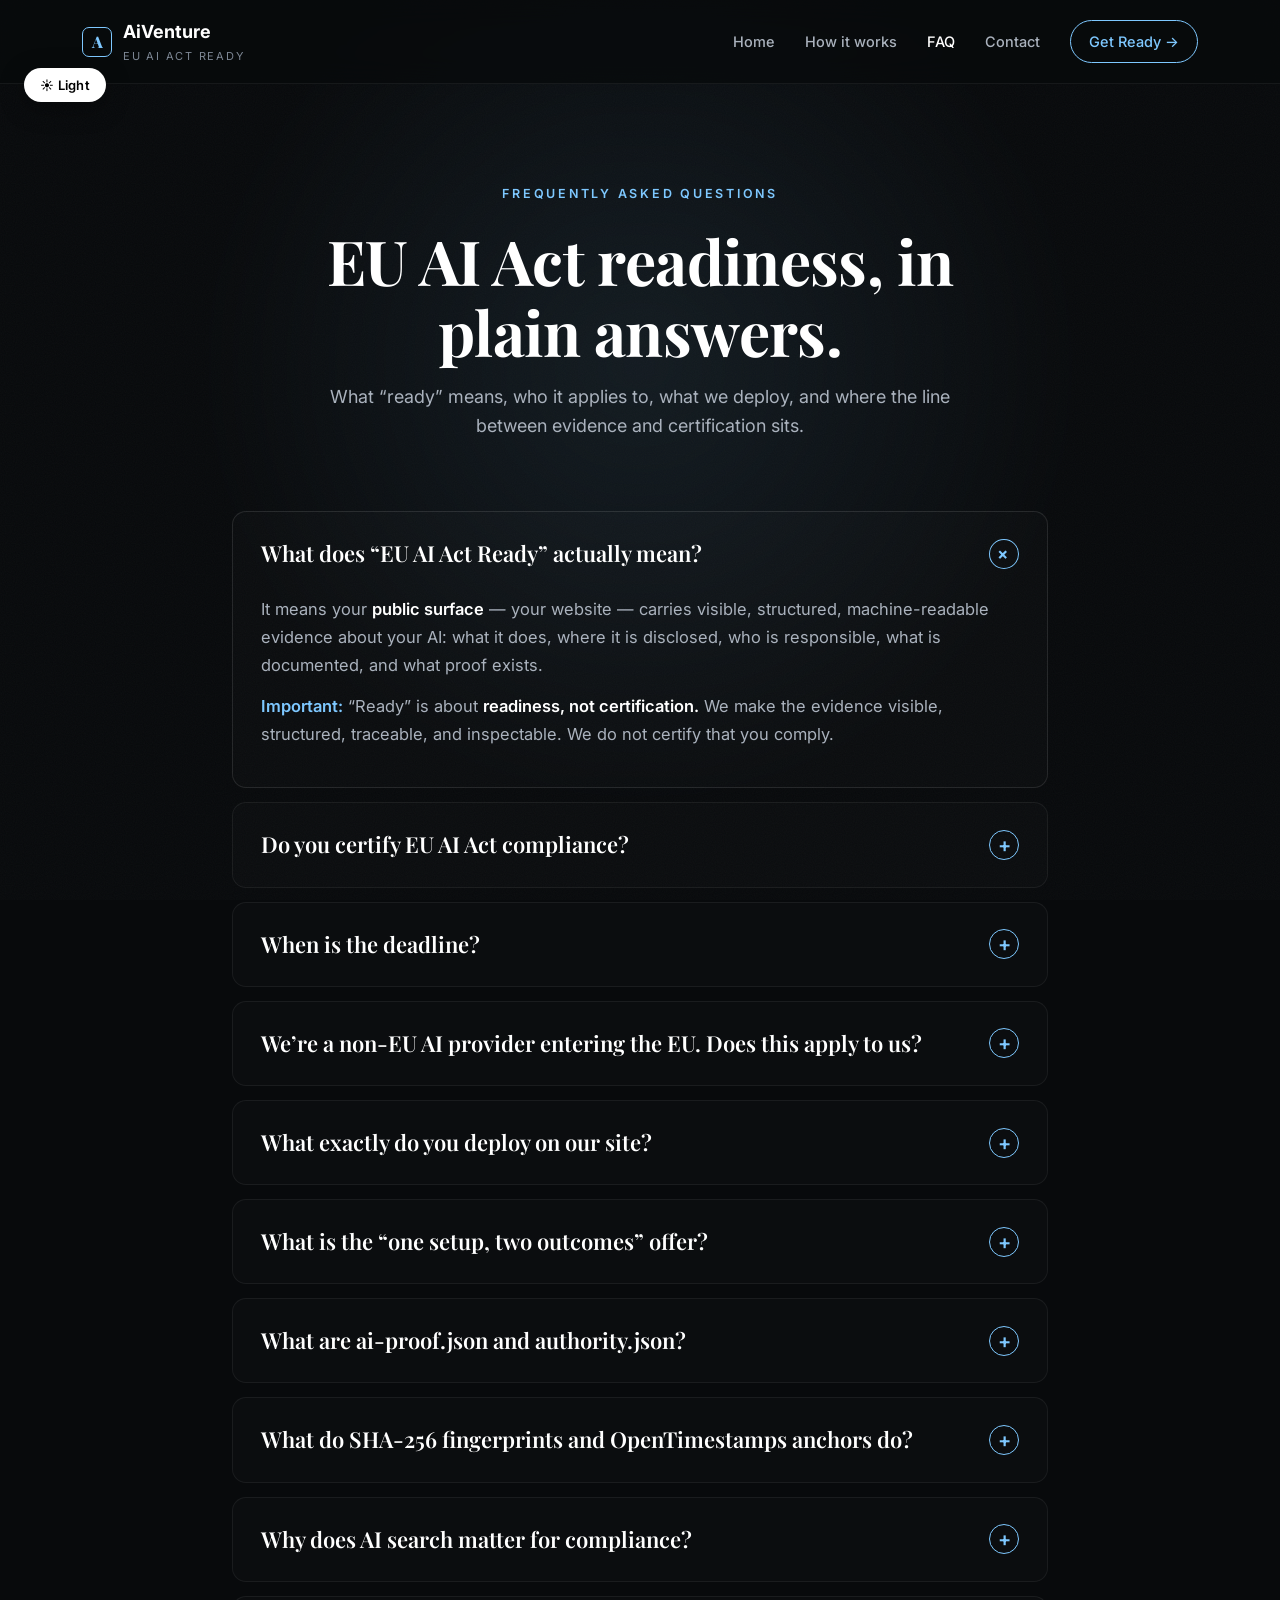
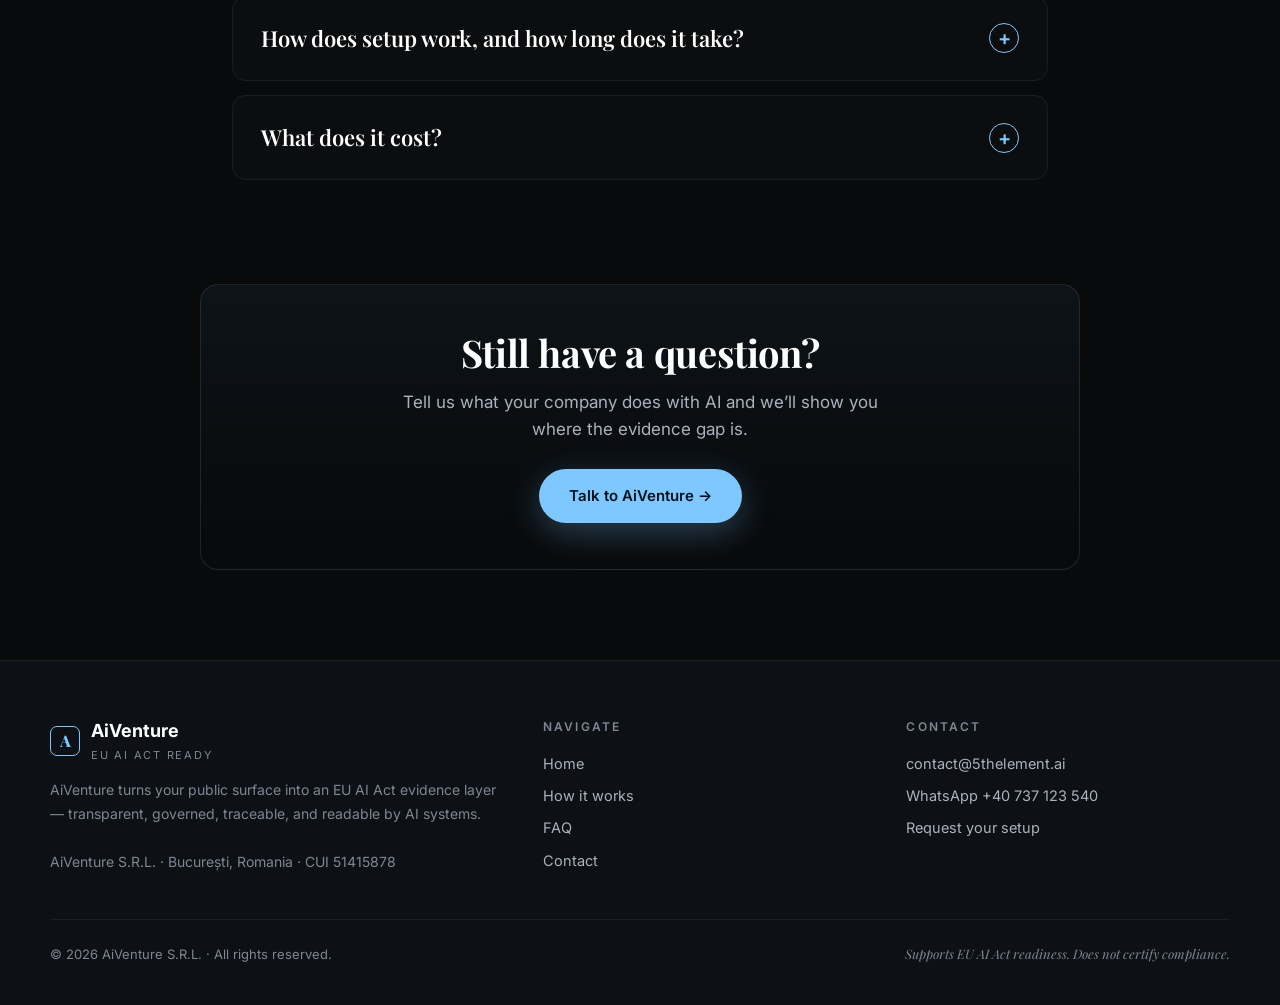
==== faq.html @ 59cac896 "Add files via upload" ====
<!DOCTYPE html>
<html lang="en">
<head>
<meta charset="UTF-8">
<meta name="viewport" content="width=device-width, initial-scale=1.0">
<title>FAQ — EU AI Act Ready | AiVenture</title>
<meta name="description" content="Answers on EU AI Act readiness, the 2 August 2026 deadline, the EU Authorized Representative route for non-EU AI providers, and the AI-readable evidence layer AiVenture deploys. We support readiness; we do not certify compliance.">
<link rel="canonical" href="https://eu-ai-act-ready.eu/faq.html">
<link rel="preconnect" href="https://fonts.googleapis.com">
<link rel="preconnect" href="https://fonts.gstatic.com" crossorigin>
<link href="https://fonts.googleapis.com/css2?family=Playfair+Display:ital,wght@0,400;0,500;0,600;0,700;0,800;0,900;1,400;1,500&family=Inter:wght@300;400;500;600;700&display=swap" rel="stylesheet">
<style>
:root{
  --bg:#080a0c;--bg2:#0d1014;--panel:#11151a;
  --text:#ffffff;--mid:#aab2bd;--soft:#7d8794;
  --accent:#7ec8ff;--accentdim:#3d6f96;
  --line:rgba(255,255,255,.10);--line2:rgba(255,255,255,.06);--red:#ff6a4d;--maxw:1180px;
}
*{margin:0;padding:0;box-sizing:border-box}
html{scroll-behavior:smooth}
body{font-family:'Inter',sans-serif;background:var(--bg);color:var(--text);line-height:1.6;-webkit-font-smoothing:antialiased;overflow-x:hidden}
.atmo{position:fixed;inset:0;z-index:0;pointer-events:none}
.atmo::before{content:"";position:absolute;top:-15%;left:50%;transform:translateX(-50%);width:1000px;height:1000px;border-radius:50%;background:radial-gradient(circle,rgba(126,200,255,.09),transparent 62%);filter:blur(20px)}
.atmo::after{content:"";position:absolute;inset:0;opacity:.035;background-image:url("data:image/svg+xml,%3Csvg xmlns='http://www.w3.org/2000/svg' width='120' height='120'%3E%3Cfilter id='n'%3E%3CfeTurbulence type='fractalNoise' baseFrequency='.9' numOctaves='2'/%3E%3C/filter%3E%3Crect width='100%25' height='100%25' filter='url(%23n)'/%3E%3C/svg%3E")}
main,header,footer{position:relative;z-index:1}
h1,h2,h3,.serif{font-family:'Playfair Display',serif;font-weight:700;line-height:1.14;letter-spacing:-.01em}

#toggle{position:fixed;top:68px;left:24px;z-index:99;display:inline-flex;align-items:center;gap:7px;padding:8px 15px;border-radius:30px;cursor:pointer;font-family:'Inter',sans-serif;font-size:13px;font-weight:600;letter-spacing:.02em;border:1px solid var(--line);background:#fff;color:#000;transition:transform .2s ease;box-shadow:0 6px 24px rgba(0,0,0,.35)}
#toggle:hover{transform:translateY(-2px)}
body.light-mode #toggle{background:#000;color:#fff;border-color:rgba(0,0,0,.2)}

header{position:sticky;top:0;z-index:50;backdrop-filter:blur(14px);background:rgba(8,10,12,.72);border-bottom:1px solid var(--line2)}
nav{max-width:var(--maxw);margin:0 auto;padding:18px 32px;display:flex;align-items:center;justify-content:space-between}
.brand{display:flex;align-items:center;gap:11px;text-decoration:none;color:var(--text);font-weight:700;font-size:18px}
.brand .mark{width:30px;height:30px;border-radius:7px;border:1.5px solid var(--accent);display:flex;align-items:center;justify-content:center;font-family:'Playfair Display',serif;font-weight:800;color:var(--accent);font-size:16px}
.brand small{display:block;font-family:'Inter',sans-serif;font-weight:400;font-size:11px;letter-spacing:.16em;color:var(--soft);text-transform:uppercase;margin-top:1px}
.navlinks{display:flex;align-items:center;gap:30px}
.navlinks a{color:var(--mid);text-decoration:none;font-size:14.5px;font-weight:500;transition:color .2s}
.navlinks a:hover,.navlinks a.active{color:var(--text)}
.navcta{padding:9px 18px;border:1px solid var(--accent);border-radius:30px;color:var(--accent)!important}
.navcta:hover{background:var(--accent);color:#04121d!important}
.menu-btn{display:none;background:none;border:none;color:var(--text);font-size:24px;cursor:pointer}

.pagehead{max-width:var(--maxw);margin:0 auto;padding:96px 32px 40px;text-align:center}
.eyebrow{font-family:'Inter',sans-serif;font-size:12.5px;font-weight:600;letter-spacing:.22em;text-transform:uppercase;color:var(--accent)}
.pagehead h1{font-size:clamp(36px,5.5vw,62px);margin:20px auto 16px;max-width:16ch}
.pagehead p{font-size:18px;color:var(--mid);max-width:60ch;margin:0 auto}

.faqwrap{max-width:880px;margin:0 auto;padding:30px 32px 90px}
.faq{border:1px solid var(--line2);border-radius:14px;margin-bottom:14px;background:rgba(255,255,255,.015);overflow:hidden;transition:border-color .25s}
.faq[open]{border-color:var(--line)}
.faq summary{list-style:none;cursor:pointer;padding:24px 28px;display:flex;align-items:center;justify-content:space-between;gap:20px;font-family:'Playfair Display',serif;font-size:clamp(18px,2.3vw,22px);font-weight:600}
.faq summary::-webkit-details-marker{display:none}
.faq summary .ic{flex:none;width:30px;height:30px;border:1px solid var(--accent);border-radius:50%;color:var(--accent);display:flex;align-items:center;justify-content:center;font-family:'Inter',sans-serif;font-size:20px;transition:transform .3s}
.faq[open] summary .ic{transform:rotate(45deg)}
.faq .ans{padding:0 28px 26px;color:var(--mid);font-size:16.5px;line-height:1.7}
.faq .ans p{margin-bottom:13px}
.faq .ans strong{color:var(--text);font-weight:600}
.faq .ans .pin{color:var(--accent);font-weight:600}
.faq .ans ul{margin:6px 0 13px 4px;list-style:none}
.faq .ans li{display:flex;gap:10px;margin-bottom:8px}
.faq .ans li::before{content:"—";color:var(--accentdim)}
.faq .ans code{font-family:'Playfair Display',serif;font-style:italic;color:var(--text)}

.cta-block{max-width:880px;margin:0 auto 90px;padding:46px 40px;border:1px solid var(--line);border-radius:18px;text-align:center;background:linear-gradient(180deg,rgba(126,200,255,.05),transparent)}
.cta-block h2{font-size:clamp(26px,3.5vw,38px);margin-bottom:14px}
.cta-block p{color:var(--mid);font-size:17px;max-width:48ch;margin:0 auto 26px}
.btn{display:inline-flex;align-items:center;gap:9px;padding:15px 30px;border-radius:34px;font-size:15px;font-weight:600;text-decoration:none;transition:transform .2s ease,box-shadow .2s}
.btn-primary{background:var(--accent);color:#04121d;box-shadow:0 10px 34px rgba(126,200,255,.28)}
.btn-primary:hover{transform:translateY(-2px)}

footer{border-top:1px solid var(--line2);padding:56px 32px 40px;background:var(--bg2)}
.foot{max-width:var(--maxw);margin:0 auto;display:grid;grid-template-columns:1.4fr 1fr 1fr;gap:40px}
.foot h4{font-size:12px;letter-spacing:.18em;text-transform:uppercase;color:var(--soft);font-weight:600;margin-bottom:16px}
.foot a{display:block;color:var(--mid);text-decoration:none;font-size:14.5px;margin-bottom:9px;transition:color .2s}
.foot a:hover{color:var(--accent)}
.foot p{font-size:14px;color:var(--soft);line-height:1.7}
.footbar{max-width:var(--maxw);margin:38px auto 0;padding-top:24px;border-top:1px solid var(--line2);display:flex;justify-content:space-between;flex-wrap:wrap;gap:12px;font-size:13px;color:var(--soft)}
.footbar .epi{font-style:italic;font-family:'Playfair Display',serif}

body.light-mode{--bg:#ffffff;--bg2:#f6f7f9;--panel:#f1f3f6;--mid:#333333;--soft:#5b6470;--line:rgba(0,0,0,.14);--line2:rgba(0,0,0,.08);--accent:#0051A8;--accentdim:#9fb8d6;--red:#c23814}
body.light-mode *{color:#0a0a0a}
body.light-mode .eyebrow,body.light-mode .navcta,body.light-mode .faq summary .ic,
body.light-mode .faq .ans .pin,body.light-mode .footbar .epi span{color:var(--accent)!important}
body.light-mode .pagehead p,body.light-mode .faq .ans,body.light-mode .navlinks a,
body.light-mode .foot a,body.light-mode .cta-block p{color:#333333}
body.light-mode .soft,body.light-mode .foot p,body.light-mode .footbar,body.light-mode .brand small{color:#5b6470}
body.light-mode .btn-primary{color:#fff!important}
body.light-mode .atmo::after{opacity:.02}

@media(max-width:780px){
  nav{padding:16px 20px}.navlinks{display:none}.menu-btn{display:block}
  .pagehead{padding:84px 20px 30px}.faqwrap{padding:24px 18px 70px}
  .faq summary{padding:20px}.faq .ans{padding:0 20px 22px}
  .foot{grid-template-columns:1fr;gap:30px}
  #toggle{top:auto;bottom:20px;left:20px}
}
</style>
</head>
<body>
<div class="atmo"></div>
<button id="toggle" aria-label="Toggle theme">☀ Light</button>

<header>
<nav>
  <a href="index.html" class="brand"><span class="mark">A</span><span>AiVenture<small>EU AI Act Ready</small></span></a>
  <div class="navlinks">
    <a href="index.html">Home</a>
    <a href="guide.html">How it works</a>
    <a href="faq.html" class="active">FAQ</a>
    <a href="contact.html">Contact</a>
    <a href="contact.html" class="navcta">Get Ready →</a>
  </div>
  <button class="menu-btn" onclick="document.querySelector('.navlinks').style.display='flex';this.style.display='none'">☰</button>
</nav>
</header>

<main>
<div class="pagehead">
  <span class="eyebrow">Frequently Asked Questions</span>
  <h1>EU AI Act readiness, in plain answers.</h1>
  <p>What “ready” means, who it applies to, what we deploy, and where the line between evidence and certification sits.</p>
</div>

<div class="faqwrap">

  <details class="faq" open>
    <summary>What does “EU AI Act Ready” actually mean?<span class="ic">+</span></summary>
    <div class="ans">
      <p>It means your <strong>public surface</strong> — your website — carries visible, structured, machine-readable evidence about your AI: what it does, where it is disclosed, who is responsible, what is documented, and what proof exists.</p>
      <p><span class="pin">Important:</span> “Ready” is about <strong>readiness, not certification.</strong> We make the evidence visible, structured, traceable, and inspectable. We do not certify that you comply.</p>
    </div>
  </details>

  <details class="faq">
    <summary>Do you certify EU AI Act compliance?<span class="ic">+</span></summary>
    <div class="ans">
      <p><strong>No.</strong> We do not certify compliance, and we never claim that a setup satisfies the EU AI Act.</p>
      <p>What we do is narrower and verifiable: we deploy the public evidence layer that compliance, procurement, and AI systems look for — disclosure, governance routing, provenance, and machine-readable proof. <span class="pin">We support readiness. The legal determination of compliance remains with you and your advisors.</span></p>
    </div>
  </details>

  <details class="faq">
    <summary>When is the deadline?<span class="ic">+</span></summary>
    <div class="ans">
      <p><strong>2 August 2026</strong> is the date our work is built around for AI transparency obligations.</p>
      <p>The EU AI Act phases in over time, but the transparency expectations that show up on a public surface are the ones buyers, auditors, and procurement teams will start checking first — which is exactly where an evidence gap becomes visible.</p>
    </div>
  </details>

  <details class="faq">
    <summary>We’re a non-EU AI provider entering the EU. Does this apply to us?<span class="ic">+</span></summary>
    <div class="ans">
      <p>Yes — and this is our core focus. If you place an AI system on the EU market or your AI output reaches EU users, you are inside scope even without an EU office.</p>
      <p>AiVenture acts as your <strong>EU-side point of presence for readiness</strong>: we stand up the public evidence layer on your behalf so that EU buyers, procurement, and AI systems can find, read, and verify it — clearing the most common reason non-EU providers get filtered out before a contract even starts.</p>
    </div>
  </details>

  <details class="faq">
    <summary>What exactly do you deploy on our site?<span class="ic">+</span></summary>
    <div class="ans">
      <p>The missing public layer:</p>
      <ul>
        <li>AI disclosure and a public AI policy route</li>
        <li>Governance routing and human-oversight signals</li>
        <li>Provenance records and an authority file (<code>authority.json</code>)</li>
        <li>Machine-readable proof (<code>ai-proof.json</code>)</li>
        <li>SHA-256 fingerprints and OpenTimestamps anchors</li>
        <li>AI-readable evidence files structured for machines and humans</li>
      </ul>
      <p>It runs at the edge, so it adds the layer <strong>without rebuilding your existing website.</strong></p>
    </div>
  </details>

  <details class="faq">
    <summary>What is the “one setup, two outcomes” offer?<span class="ic">+</span></summary>
    <div class="ans">
      <p>A single setup makes your public surface EU AI Act Ready — and the <strong>AI-readable trust layer is included free</strong> with it.</p>
      <p><span class="pin">Compliance leads; the trust layer comes with it.</span> You are buying readiness for the regulation. The fact that the same evidence makes your site easier for AI systems to read is a bonus you don’t pay extra for.</p>
    </div>
  </details>

  <details class="faq">
    <summary>What are ai-proof.json and authority.json?<span class="ic">+</span></summary>
    <div class="ans">
      <p>They are <strong>machine-readable evidence files</strong> placed on your public surface.</p>
      <p><code>ai-proof.json</code> carries verifiable proof signals — fingerprints and timestamp anchors — that let an inspecting system confirm what was published and when. <code>authority.json</code> declares who is responsible and where governance lives. Together they let an AI system or a human auditor read your readiness without guessing.</p>
    </div>
  </details>

  <details class="faq">
    <summary>What do SHA-256 fingerprints and OpenTimestamps anchors do?<span class="ic">+</span></summary>
    <div class="ans">
      <p>A <strong>SHA-256 fingerprint</strong> is a unique signature of a document — change one character and the signature changes, so anyone can confirm the file is exactly what you published.</p>
      <p>An <strong>OpenTimestamps anchor</strong> records that the fingerprint existed at a specific point in time, anchored independently. Together they turn “trust us” into “verify it yourself” — the difference between a slogan and evidence.</p>
    </div>
  </details>

  <details class="faq">
    <summary>Why does AI search matter for compliance?<span class="ic">+</span></summary>
    <div class="ans">
      <p>Because AI systems are now part of the trust chain. Buyers, auditors, journalists, and procurement teams increasingly ask an AI assistant about your company before they ask you.</p>
      <p>If those systems cannot find your governance evidence, they cannot explain or cite your readiness correctly. <span class="pin">AI search readiness is the by-product</span> of the evidence layer — not the product. When the surface is transparent and machine-readable, AI systems can find, understand, cite, and verify it.</p>
    </div>
  </details>

  <details class="faq">
    <summary>How does setup work, and how long does it take?<span class="ic">+</span></summary>
    <div class="ans">
      <p>We scope your public surface, identify the evidence gap, and deploy the layer at the edge. Because it does not require rebuilding your site, a standard setup is fast and runs <strong>automatically and non-stop</strong> once live.</p>
      <p>Exact timeline depends on scope — get in touch and we’ll map it to your case.</p>
    </div>
  </details>

  <details class="faq">
    <summary>What does it cost?<span class="ic">+</span></summary>
    <div class="ans">
      <p>Pricing is scoped to your setup and the number of public surfaces involved. The AI-readable trust layer is <strong>included free</strong> with the EU AI Act readiness setup.</p>
      <p>Tell us about your company on the contact page and we’ll return a scoped quote — no obligation.</p>
    </div>
  </details>

</div>

<div class="cta-block">
  <h2>Still have a question?</h2>
  <p>Tell us what your company does with AI and we’ll show you where the evidence gap is.</p>
  <a href="contact.html" class="btn btn-primary">Talk to AiVenture →</a>
</div>
</main>

<footer>
  <div class="foot">
    <div>
      <div class="brand" style="margin-bottom:14px"><span class="mark">A</span><span>AiVenture<small>EU AI Act Ready</small></span></div>
      <p>AiVenture turns your public surface into an EU AI Act evidence layer — transparent, governed, traceable, and readable by AI systems.<br><br>AiVenture S.R.L. · București, Romania · CUI 51415878</p>
    </div>
    <div>
      <h4>Navigate</h4>
      <a href="index.html">Home</a>
      <a href="guide.html">How it works</a>
      <a href="faq.html">FAQ</a>
      <a href="contact.html">Contact</a>
    </div>
    <div>
      <h4>Contact</h4>
      <a href="mailto:contact@5thelement.ai">contact@5thelement.ai</a>
      <a href="https://wa.me/40737123540">WhatsApp +40 737 123 540</a>
      <a href="contact.html">Request your setup</a>
    </div>
  </div>
  <div class="footbar">
    <span>© 2026 AiVenture S.R.L. · All rights reserved.</span>
    <span class="epi">Supports EU AI Act readiness. <span>Does not certify compliance.</span></span>
  </div>
</footer>

<script type="application/ld+json">
{
  "@context":"https://schema.org",
  "@type":"FAQPage",
  "mainEntity":[
    {"@type":"Question","name":"What does EU AI Act Ready actually mean?","acceptedAnswer":{"@type":"Answer","text":"It means your public website carries visible, structured, machine-readable evidence about your AI: what it does, where it is disclosed, who is responsible, what is documented, and what proof exists. Ready is about readiness, not certification. AiVenture makes the evidence visible, structured, traceable, and inspectable, and does not certify compliance."}},
    {"@type":"Question","name":"Do you certify EU AI Act compliance?","acceptedAnswer":{"@type":"Answer","text":"No. AiVenture does not certify compliance and never claims a setup satisfies the EU AI Act. It deploys the public evidence layer that compliance, procurement, and AI systems look for. AiVenture supports readiness; the legal determination of compliance remains with the customer and their advisors."}},
    {"@type":"Question","name":"When is the deadline?","acceptedAnswer":{"@type":"Answer","text":"2 August 2026 is the date the work is built around for AI transparency obligations. The transparency expectations that appear on a public surface are the ones buyers, auditors, and procurement teams check first."}},
    {"@type":"Question","name":"We are a non-EU AI provider entering the EU. Does this apply to us?","acceptedAnswer":{"@type":"Answer","text":"Yes. If you place an AI system on the EU market or your AI output reaches EU users, you are in scope even without an EU office. AiVenture stands up the public evidence layer on your behalf so EU buyers, procurement, and AI systems can find, read, and verify it."}},
    {"@type":"Question","name":"What exactly do you deploy on our site?","acceptedAnswer":{"@type":"Answer","text":"The missing public layer: AI disclosure and a public AI policy route, governance routing and human-oversight signals, provenance records and an authority file, machine-readable proof (ai-proof.json), SHA-256 fingerprints and OpenTimestamps anchors, and AI-readable evidence files. It runs at the edge without rebuilding your existing website."}},
    {"@type":"Question","name":"What is the one setup two outcomes offer?","acceptedAnswer":{"@type":"Answer","text":"A single setup makes your public surface EU AI Act Ready, and the AI-readable trust layer is included free. Compliance leads; the trust layer comes with it."}},
    {"@type":"Question","name":"What are ai-proof.json and authority.json?","acceptedAnswer":{"@type":"Answer","text":"They are machine-readable evidence files on your public surface. ai-proof.json carries verifiable proof signals such as fingerprints and timestamp anchors. authority.json declares who is responsible and where governance lives. Together they let an AI system or human auditor read your readiness."}},
    {"@type":"Question","name":"What do SHA-256 fingerprints and OpenTimestamps anchors do?","acceptedAnswer":{"@type":"Answer","text":"A SHA-256 fingerprint is a unique signature of a document; change one character and the signature changes. An OpenTimestamps anchor records that the fingerprint existed at a specific point in time, anchored independently. Together they let anyone verify what was published and when."}},
    {"@type":"Question","name":"Why does AI search matter for compliance?","acceptedAnswer":{"@type":"Answer","text":"AI systems are now part of the trust chain. If they cannot find your governance evidence, they cannot explain or cite your readiness correctly. AI search readiness is a by-product of the evidence layer, not the product."}},
    {"@type":"Question","name":"How does setup work and how long does it take?","acceptedAnswer":{"@type":"Answer","text":"AiVenture scopes your public surface, identifies the evidence gap, and deploys the layer at the edge without rebuilding your site. A standard setup is fast and runs automatically and non-stop once live. Exact timeline depends on scope."}},
    {"@type":"Question","name":"What does it cost?","acceptedAnswer":{"@type":"Answer","text":"Pricing is scoped to your setup and the number of public surfaces involved. The AI-readable trust layer is included free with the EU AI Act readiness setup. Contact AiVenture for a scoped quote."}}
  ]
}
</script>

<script>
const t=document.getElementById('toggle');
t.addEventListener('click',()=>{const l=document.body.classList.toggle('light-mode');t.textContent=l?'☾ Dark':'☀ Light';});
</script>
</body>
</html>
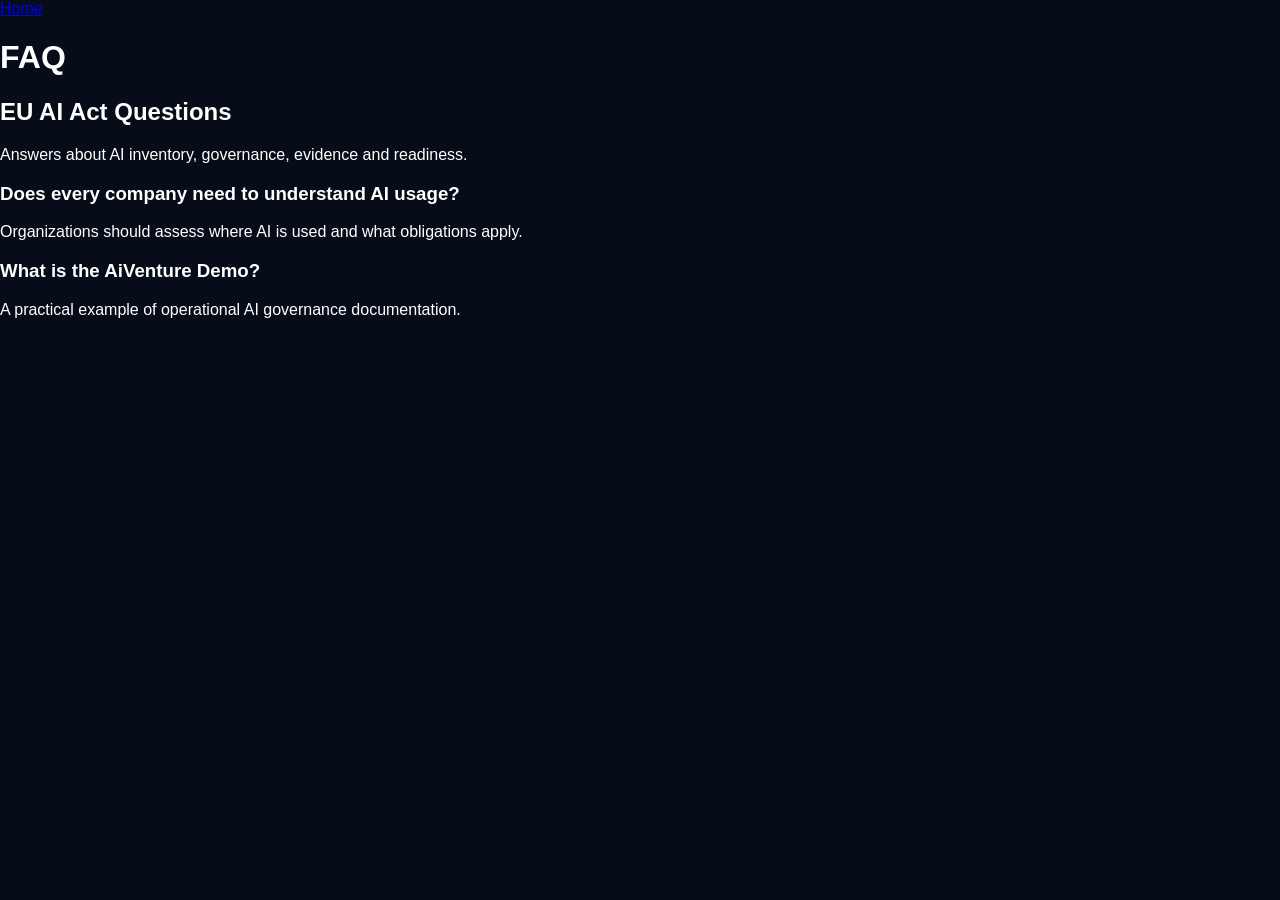
==== commit 3a240bdb: "Add files via upload" ====
--- a/faq.html
+++ b/faq.html
@@ -1,283 +1,9 @@
-<!DOCTYPE html>
-<html lang="en">
-<head>
-<meta charset="UTF-8">
-<meta name="viewport" content="width=device-width, initial-scale=1.0">
-<title>FAQ — EU AI Act Ready | AiVenture</title>
-<meta name="description" content="Answers on EU AI Act readiness, the 2 August 2026 deadline, the EU Authorized Representative route for non-EU AI providers, and the AI-readable evidence layer AiVenture deploys. We support readiness; we do not certify compliance.">
-<link rel="canonical" href="https://eu-ai-act-ready.eu/faq.html">
-<link rel="preconnect" href="https://fonts.googleapis.com">
-<link rel="preconnect" href="https://fonts.gstatic.com" crossorigin>
-<link href="https://fonts.googleapis.com/css2?family=Playfair+Display:ital,wght@0,400;0,500;0,600;0,700;0,800;0,900;1,400;1,500&family=Inter:wght@300;400;500;600;700&display=swap" rel="stylesheet">
-<style>
-:root{
-  --bg:#080a0c;--bg2:#0d1014;--panel:#11151a;
-  --text:#ffffff;--mid:#aab2bd;--soft:#7d8794;
-  --accent:#7ec8ff;--accentdim:#3d6f96;
-  --line:rgba(255,255,255,.10);--line2:rgba(255,255,255,.06);--red:#ff6a4d;--maxw:1180px;
-}
-*{margin:0;padding:0;box-sizing:border-box}
-html{scroll-behavior:smooth}
-body{font-family:'Inter',sans-serif;background:var(--bg);color:var(--text);line-height:1.6;-webkit-font-smoothing:antialiased;overflow-x:hidden}
-.atmo{position:fixed;inset:0;z-index:0;pointer-events:none}
-.atmo::before{content:"";position:absolute;top:-15%;left:50%;transform:translateX(-50%);width:1000px;height:1000px;border-radius:50%;background:radial-gradient(circle,rgba(126,200,255,.09),transparent 62%);filter:blur(20px)}
-.atmo::after{content:"";position:absolute;inset:0;opacity:.035;background-image:url("data:image/svg+xml,%3Csvg xmlns='http://www.w3.org/2000/svg' width='120' height='120'%3E%3Cfilter id='n'%3E%3CfeTurbulence type='fractalNoise' baseFrequency='.9' numOctaves='2'/%3E%3C/filter%3E%3Crect width='100%25' height='100%25' filter='url(%23n)'/%3E%3C/svg%3E")}
-main,header,footer{position:relative;z-index:1}
-h1,h2,h3,.serif{font-family:'Playfair Display',serif;font-weight:700;line-height:1.14;letter-spacing:-.01em}
-
-#toggle{position:fixed;top:68px;left:24px;z-index:99;display:inline-flex;align-items:center;gap:7px;padding:8px 15px;border-radius:30px;cursor:pointer;font-family:'Inter',sans-serif;font-size:13px;font-weight:600;letter-spacing:.02em;border:1px solid var(--line);background:#fff;color:#000;transition:transform .2s ease;box-shadow:0 6px 24px rgba(0,0,0,.35)}
-#toggle:hover{transform:translateY(-2px)}
-body.light-mode #toggle{background:#000;color:#fff;border-color:rgba(0,0,0,.2)}
-
-header{position:sticky;top:0;z-index:50;backdrop-filter:blur(14px);background:rgba(8,10,12,.72);border-bottom:1px solid var(--line2)}
-nav{max-width:var(--maxw);margin:0 auto;padding:18px 32px;display:flex;align-items:center;justify-content:space-between}
-.brand{display:flex;align-items:center;gap:11px;text-decoration:none;color:var(--text);font-weight:700;font-size:18px}
-.brand .mark{width:30px;height:30px;border-radius:7px;border:1.5px solid var(--accent);display:flex;align-items:center;justify-content:center;font-family:'Playfair Display',serif;font-weight:800;color:var(--accent);font-size:16px}
-.brand small{display:block;font-family:'Inter',sans-serif;font-weight:400;font-size:11px;letter-spacing:.16em;color:var(--soft);text-transform:uppercase;margin-top:1px}
-.navlinks{display:flex;align-items:center;gap:30px}
-.navlinks a{color:var(--mid);text-decoration:none;font-size:14.5px;font-weight:500;transition:color .2s}
-.navlinks a:hover,.navlinks a.active{color:var(--text)}
-.navcta{padding:9px 18px;border:1px solid var(--accent);border-radius:30px;color:var(--accent)!important}
-.navcta:hover{background:var(--accent);color:#04121d!important}
-.menu-btn{display:none;background:none;border:none;color:var(--text);font-size:24px;cursor:pointer}
-
-.pagehead{max-width:var(--maxw);margin:0 auto;padding:96px 32px 40px;text-align:center}
-.eyebrow{font-family:'Inter',sans-serif;font-size:12.5px;font-weight:600;letter-spacing:.22em;text-transform:uppercase;color:var(--accent)}
-.pagehead h1{font-size:clamp(36px,5.5vw,62px);margin:20px auto 16px;max-width:16ch}
-.pagehead p{font-size:18px;color:var(--mid);max-width:60ch;margin:0 auto}
-
-.faqwrap{max-width:880px;margin:0 auto;padding:30px 32px 90px}
-.faq{border:1px solid var(--line2);border-radius:14px;margin-bottom:14px;background:rgba(255,255,255,.015);overflow:hidden;transition:border-color .25s}
-.faq[open]{border-color:var(--line)}
-.faq summary{list-style:none;cursor:pointer;padding:24px 28px;display:flex;align-items:center;justify-content:space-between;gap:20px;font-family:'Playfair Display',serif;font-size:clamp(18px,2.3vw,22px);font-weight:600}
-.faq summary::-webkit-details-marker{display:none}
-.faq summary .ic{flex:none;width:30px;height:30px;border:1px solid var(--accent);border-radius:50%;color:var(--accent);display:flex;align-items:center;justify-content:center;font-family:'Inter',sans-serif;font-size:20px;transition:transform .3s}
-.faq[open] summary .ic{transform:rotate(45deg)}
-.faq .ans{padding:0 28px 26px;color:var(--mid);font-size:16.5px;line-height:1.7}
-.faq .ans p{margin-bottom:13px}
-.faq .ans strong{color:var(--text);font-weight:600}
-.faq .ans .pin{color:var(--accent);font-weight:600}
-.faq .ans ul{margin:6px 0 13px 4px;list-style:none}
-.faq .ans li{display:flex;gap:10px;margin-bottom:8px}
-.faq .ans li::before{content:"—";color:var(--accentdim)}
-.faq .ans code{font-family:'Playfair Display',serif;font-style:italic;color:var(--text)}
-
-.cta-block{max-width:880px;margin:0 auto 90px;padding:46px 40px;border:1px solid var(--line);border-radius:18px;text-align:center;background:linear-gradient(180deg,rgba(126,200,255,.05),transparent)}
-.cta-block h2{font-size:clamp(26px,3.5vw,38px);margin-bottom:14px}
-.cta-block p{color:var(--mid);font-size:17px;max-width:48ch;margin:0 auto 26px}
-.btn{display:inline-flex;align-items:center;gap:9px;padding:15px 30px;border-radius:34px;font-size:15px;font-weight:600;text-decoration:none;transition:transform .2s ease,box-shadow .2s}
-.btn-primary{background:var(--accent);color:#04121d;box-shadow:0 10px 34px rgba(126,200,255,.28)}
-.btn-primary:hover{transform:translateY(-2px)}
-
-footer{border-top:1px solid var(--line2);padding:56px 32px 40px;background:var(--bg2)}
-.foot{max-width:var(--maxw);margin:0 auto;display:grid;grid-template-columns:1.4fr 1fr 1fr;gap:40px}
-.foot h4{font-size:12px;letter-spacing:.18em;text-transform:uppercase;color:var(--soft);font-weight:600;margin-bottom:16px}
-.foot a{display:block;color:var(--mid);text-decoration:none;font-size:14.5px;margin-bottom:9px;transition:color .2s}
-.foot a:hover{color:var(--accent)}
-.foot p{font-size:14px;color:var(--soft);line-height:1.7}
-.footbar{max-width:var(--maxw);margin:38px auto 0;padding-top:24px;border-top:1px solid var(--line2);display:flex;justify-content:space-between;flex-wrap:wrap;gap:12px;font-size:13px;color:var(--soft)}
-.footbar .epi{font-style:italic;font-family:'Playfair Display',serif}
-
-body.light-mode{--bg:#ffffff;--bg2:#f6f7f9;--panel:#f1f3f6;--mid:#333333;--soft:#5b6470;--line:rgba(0,0,0,.14);--line2:rgba(0,0,0,.08);--accent:#0051A8;--accentdim:#9fb8d6;--red:#c23814}
-body.light-mode *{color:#0a0a0a}
-body.light-mode .eyebrow,body.light-mode .navcta,body.light-mode .faq summary .ic,
-body.light-mode .faq .ans .pin,body.light-mode .footbar .epi span{color:var(--accent)!important}
-body.light-mode .pagehead p,body.light-mode .faq .ans,body.light-mode .navlinks a,
-body.light-mode .foot a,body.light-mode .cta-block p{color:#333333}
-body.light-mode .soft,body.light-mode .foot p,body.light-mode .footbar,body.light-mode .brand small{color:#5b6470}
-body.light-mode .btn-primary{color:#fff!important}
-body.light-mode .atmo::after{opacity:.02}
-
-@media(max-width:780px){
-  nav{padding:16px 20px}.navlinks{display:none}.menu-btn{display:block}
-  .pagehead{padding:84px 20px 30px}.faqwrap{padding:24px 18px 70px}
-  .faq summary{padding:20px}.faq .ans{padding:0 20px 22px}
-  .foot{grid-template-columns:1fr;gap:30px}
-  #toggle{top:auto;bottom:20px;left:20px}
-}
-</style>
-</head>
-<body>
-<div class="atmo"></div>
-<button id="toggle" aria-label="Toggle theme">☀ Light</button>
-
-<header>
-<nav>
-  <a href="index.html" class="brand"><span class="mark">A</span><span>AiVenture<small>EU AI Act Ready</small></span></a>
-  <div class="navlinks">
-    <a href="index.html">Home</a>
-    <a href="guide.html">How it works</a>
-    <a href="faq.html" class="active">FAQ</a>
-    <a href="contact.html">Contact</a>
-    <a href="contact.html" class="navcta">Get Ready →</a>
-  </div>
-  <button class="menu-btn" onclick="document.querySelector('.navlinks').style.display='flex';this.style.display='none'">☰</button>
-</nav>
-</header>
-
-<main>
-<div class="pagehead">
-  <span class="eyebrow">Frequently Asked Questions</span>
-  <h1>EU AI Act readiness, in plain answers.</h1>
-  <p>What “ready” means, who it applies to, what we deploy, and where the line between evidence and certification sits.</p>
-</div>
-
-<div class="faqwrap">
-
-  <details class="faq" open>
-    <summary>What does “EU AI Act Ready” actually mean?<span class="ic">+</span></summary>
-    <div class="ans">
-      <p>It means your <strong>public surface</strong> — your website — carries visible, structured, machine-readable evidence about your AI: what it does, where it is disclosed, who is responsible, what is documented, and what proof exists.</p>
-      <p><span class="pin">Important:</span> “Ready” is about <strong>readiness, not certification.</strong> We make the evidence visible, structured, traceable, and inspectable. We do not certify that you comply.</p>
-    </div>
-  </details>
-
-  <details class="faq">
-    <summary>Do you certify EU AI Act compliance?<span class="ic">+</span></summary>
-    <div class="ans">
-      <p><strong>No.</strong> We do not certify compliance, and we never claim that a setup satisfies the EU AI Act.</p>
-      <p>What we do is narrower and verifiable: we deploy the public evidence layer that compliance, procurement, and AI systems look for — disclosure, governance routing, provenance, and machine-readable proof. <span class="pin">We support readiness. The legal determination of compliance remains with you and your advisors.</span></p>
-    </div>
-  </details>
-
-  <details class="faq">
-    <summary>When is the deadline?<span class="ic">+</span></summary>
-    <div class="ans">
-      <p><strong>2 August 2026</strong> is the date our work is built around for AI transparency obligations.</p>
-      <p>The EU AI Act phases in over time, but the transparency expectations that show up on a public surface are the ones buyers, auditors, and procurement teams will start checking first — which is exactly where an evidence gap becomes visible.</p>
-    </div>
-  </details>
-
-  <details class="faq">
-    <summary>We’re a non-EU AI provider entering the EU. Does this apply to us?<span class="ic">+</span></summary>
-    <div class="ans">
-      <p>Yes — and this is our core focus. If you place an AI system on the EU market or your AI output reaches EU users, you are inside scope even without an EU office.</p>
-      <p>AiVenture acts as your <strong>EU-side point of presence for readiness</strong>: we stand up the public evidence layer on your behalf so that EU buyers, procurement, and AI systems can find, read, and verify it — clearing the most common reason non-EU providers get filtered out before a contract even starts.</p>
-    </div>
-  </details>
-
-  <details class="faq">
-    <summary>What exactly do you deploy on our site?<span class="ic">+</span></summary>
-    <div class="ans">
-      <p>The missing public layer:</p>
-      <ul>
-        <li>AI disclosure and a public AI policy route</li>
-        <li>Governance routing and human-oversight signals</li>
-        <li>Provenance records and an authority file (<code>authority.json</code>)</li>
-        <li>Machine-readable proof (<code>ai-proof.json</code>)</li>
-        <li>SHA-256 fingerprints and OpenTimestamps anchors</li>
-        <li>AI-readable evidence files structured for machines and humans</li>
-      </ul>
-      <p>It runs at the edge, so it adds the layer <strong>without rebuilding your existing website.</strong></p>
-    </div>
-  </details>
-
-  <details class="faq">
-    <summary>What is the “one setup, two outcomes” offer?<span class="ic">+</span></summary>
-    <div class="ans">
-      <p>A single setup makes your public surface EU AI Act Ready — and the <strong>AI-readable trust layer is included free</strong> with it.</p>
-      <p><span class="pin">Compliance leads; the trust layer comes with it.</span> You are buying readiness for the regulation. The fact that the same evidence makes your site easier for AI systems to read is a bonus you don’t pay extra for.</p>
-    </div>
-  </details>
-
-  <details class="faq">
-    <summary>What are ai-proof.json and authority.json?<span class="ic">+</span></summary>
-    <div class="ans">
-      <p>They are <strong>machine-readable evidence files</strong> placed on your public surface.</p>
-      <p><code>ai-proof.json</code> carries verifiable proof signals — fingerprints and timestamp anchors — that let an inspecting system confirm what was published and when. <code>authority.json</code> declares who is responsible and where governance lives. Together they let an AI system or a human auditor read your readiness without guessing.</p>
-    </div>
-  </details>
-
-  <details class="faq">
-    <summary>What do SHA-256 fingerprints and OpenTimestamps anchors do?<span class="ic">+</span></summary>
-    <div class="ans">
-      <p>A <strong>SHA-256 fingerprint</strong> is a unique signature of a document — change one character and the signature changes, so anyone can confirm the file is exactly what you published.</p>
-      <p>An <strong>OpenTimestamps anchor</strong> records that the fingerprint existed at a specific point in time, anchored independently. Together they turn “trust us” into “verify it yourself” — the difference between a slogan and evidence.</p>
-    </div>
-  </details>
-
-  <details class="faq">
-    <summary>Why does AI search matter for compliance?<span class="ic">+</span></summary>
-    <div class="ans">
-      <p>Because AI systems are now part of the trust chain. Buyers, auditors, journalists, and procurement teams increasingly ask an AI assistant about your company before they ask you.</p>
-      <p>If those systems cannot find your governance evidence, they cannot explain or cite your readiness correctly. <span class="pin">AI search readiness is the by-product</span> of the evidence layer — not the product. When the surface is transparent and machine-readable, AI systems can find, understand, cite, and verify it.</p>
-    </div>
-  </details>
-
-  <details class="faq">
-    <summary>How does setup work, and how long does it take?<span class="ic">+</span></summary>
-    <div class="ans">
-      <p>We scope your public surface, identify the evidence gap, and deploy the layer at the edge. Because it does not require rebuilding your site, a standard setup is fast and runs <strong>automatically and non-stop</strong> once live.</p>
-      <p>Exact timeline depends on scope — get in touch and we’ll map it to your case.</p>
-    </div>
-  </details>
-
-  <details class="faq">
-    <summary>What does it cost?<span class="ic">+</span></summary>
-    <div class="ans">
-      <p>Pricing is scoped to your setup and the number of public surfaces involved. The AI-readable trust layer is <strong>included free</strong> with the EU AI Act readiness setup.</p>
-      <p>Tell us about your company on the contact page and we’ll return a scoped quote — no obligation.</p>
-    </div>
-  </details>
-
-</div>
-
-<div class="cta-block">
-  <h2>Still have a question?</h2>
-  <p>Tell us what your company does with AI and we’ll show you where the evidence gap is.</p>
-  <a href="contact.html" class="btn btn-primary">Talk to AiVenture →</a>
-</div>
-</main>
-
-<footer>
-  <div class="foot">
-    <div>
-      <div class="brand" style="margin-bottom:14px"><span class="mark">A</span><span>AiVenture<small>EU AI Act Ready</small></span></div>
-      <p>AiVenture turns your public surface into an EU AI Act evidence layer — transparent, governed, traceable, and readable by AI systems.<br><br>AiVenture S.R.L. · București, Romania · CUI 51415878</p>
-    </div>
-    <div>
-      <h4>Navigate</h4>
-      <a href="index.html">Home</a>
-      <a href="guide.html">How it works</a>
-      <a href="faq.html">FAQ</a>
-      <a href="contact.html">Contact</a>
-    </div>
-    <div>
-      <h4>Contact</h4>
-      <a href="mailto:contact@5thelement.ai">contact@5thelement.ai</a>
-      <a href="https://wa.me/40737123540">WhatsApp +40 737 123 540</a>
-      <a href="contact.html">Request your setup</a>
-    </div>
-  </div>
-  <div class="footbar">
-    <span>© 2026 AiVenture S.R.L. · All rights reserved.</span>
-    <span class="epi">Supports EU AI Act readiness. <span>Does not certify compliance.</span></span>
-  </div>
-</footer>
-
-<script type="application/ld+json">
-{
-  "@context":"https://schema.org",
-  "@type":"FAQPage",
-  "mainEntity":[
-    {"@type":"Question","name":"What does EU AI Act Ready actually mean?","acceptedAnswer":{"@type":"Answer","text":"It means your public website carries visible, structured, machine-readable evidence about your AI: what it does, where it is disclosed, who is responsible, what is documented, and what proof exists. Ready is about readiness, not certification. AiVenture makes the evidence visible, structured, traceable, and inspectable, and does not certify compliance."}},
-    {"@type":"Question","name":"Do you certify EU AI Act compliance?","acceptedAnswer":{"@type":"Answer","text":"No. AiVenture does not certify compliance and never claims a setup satisfies the EU AI Act. It deploys the public evidence layer that compliance, procurement, and AI systems look for. AiVenture supports readiness; the legal determination of compliance remains with the customer and their advisors."}},
-    {"@type":"Question","name":"When is the deadline?","acceptedAnswer":{"@type":"Answer","text":"2 August 2026 is the date the work is built around for AI transparency obligations. The transparency expectations that appear on a public surface are the ones buyers, auditors, and procurement teams check first."}},
-    {"@type":"Question","name":"We are a non-EU AI provider entering the EU. Does this apply to us?","acceptedAnswer":{"@type":"Answer","text":"Yes. If you place an AI system on the EU market or your AI output reaches EU users, you are in scope even without an EU office. AiVenture stands up the public evidence layer on your behalf so EU buyers, procurement, and AI systems can find, read, and verify it."}},
-    {"@type":"Question","name":"What exactly do you deploy on our site?","acceptedAnswer":{"@type":"Answer","text":"The missing public layer: AI disclosure and a public AI policy route, governance routing and human-oversight signals, provenance records and an authority file, machine-readable proof (ai-proof.json), SHA-256 fingerprints and OpenTimestamps anchors, and AI-readable evidence files. It runs at the edge without rebuilding your existing website."}},
-    {"@type":"Question","name":"What is the one setup two outcomes offer?","acceptedAnswer":{"@type":"Answer","text":"A single setup makes your public surface EU AI Act Ready, and the AI-readable trust layer is included free. Compliance leads; the trust layer comes with it."}},
-    {"@type":"Question","name":"What are ai-proof.json and authority.json?","acceptedAnswer":{"@type":"Answer","text":"They are machine-readable evidence files on your public surface. ai-proof.json carries verifiable proof signals such as fingerprints and timestamp anchors. authority.json declares who is responsible and where governance lives. Together they let an AI system or human auditor read your readiness."}},
-    {"@type":"Question","name":"What do SHA-256 fingerprints and OpenTimestamps anchors do?","acceptedAnswer":{"@type":"Answer","text":"A SHA-256 fingerprint is a unique signature of a document; change one character and the signature changes. An OpenTimestamps anchor records that the fingerprint existed at a specific point in time, anchored independently. Together they let anyone verify what was published and when."}},
-    {"@type":"Question","name":"Why does AI search matter for compliance?","acceptedAnswer":{"@type":"Answer","text":"AI systems are now part of the trust chain. If they cannot find your governance evidence, they cannot explain or cite your readiness correctly. AI search readiness is a by-product of the evidence layer, not the product."}},
-    {"@type":"Question","name":"How does setup work and how long does it take?","acceptedAnswer":{"@type":"Answer","text":"AiVenture scopes your public surface, identifies the evidence gap, and deploys the layer at the edge without rebuilding your site. A standard setup is fast and runs automatically and non-stop once live. Exact timeline depends on scope."}},
-    {"@type":"Question","name":"What does it cost?","acceptedAnswer":{"@type":"Answer","text":"Pricing is scoped to your setup and the number of public surfaces involved. The AI-readable trust layer is included free with the EU AI Act readiness setup. Contact AiVenture for a scoped quote."}}
-  ]
-}
-</script>
-
-<script>
-const t=document.getElementById('toggle');
-t.addEventListener('click',()=>{const l=document.body.classList.toggle('light-mode');t.textContent=l?'☾ Dark':'☀ Light';});
-</script>
-</body>
-</html>
+<!doctype html>
+<html><head><title>FAQ - EU AI Act Ready</title><link rel="stylesheet" href="css/style.css"></head>
+<body><header><a href="index.html">Home</a></header>
+<main><h1>FAQ</h1>
+<h2>EU AI Act Questions</h2>
+<p>Answers about AI inventory, governance, evidence and readiness.</p>
+<h3>Does every company need to understand AI usage?</h3><p>Organizations should assess where AI is used and what obligations apply.</p>
+<h3>What is the AiVenture Demo?</h3><p>A practical example of operational AI governance documentation.</p>
+</main></body></html>
--- a/css/style.css
+++ b/css/style.css
@@ -0,0 +1,367 @@
+:root{--bg:#070d18;--panel:#111827;--card:#202b3b;--text:#fff;--gold:#e5b72d;--gold2:#f0c945;--line:rgba(229,183,45,.85)}
+*{box-sizing:border-box}
+html,body{margin:0;min-height:100%}
+body{background:var(--bg);color:var(--text);font-family:Arial,Helvetica,sans-serif;overflow-x:hidden}
+.site-header{display:flex;align-items:flex-start;justify-content:space-between;padding:28px 60px 10px}
+.logo{color:var(--gold);font-size:30px;line-height:1}.meta{margin-top:14px;font-size:13px;color:#fff}
+.menu{width:62px;height:74px;border:0;border-radius:26px;background:var(--gold);color:#06101e;font-size:20px;cursor:pointer}
+.hero{text-align:center;padding:18px 20px 26px}.hero h1{margin:0;font-size:clamp(54px,8vw,82px);line-height:1.05;font-weight:800;letter-spacing:-.03em}
+.hero h2{margin:36px 0 0;color:var(--gold);font-size:clamp(36px,6vw,52px);line-height:1.1;font-weight:800}
+.ticker{width:100%;overflow:hidden;border-top:1px solid var(--line);border-bottom:1px solid var(--line);border-radius:22px;padding:12px 0;margin:22px 0 40px}
+.track{display:flex;align-items:center;gap:18px;width:max-content;white-space:nowrap;animation:reutersTicker 20s linear infinite;will-change:transform}
+.track span{display:inline-flex;align-items:center;gap:7px;font-size:16px;font-weight:600}.track b{color:#fff;opacity:.9;font-size:18px}
+.track img{width:27px;height:18px;object-fit:cover;border-radius:3px;box-shadow:0 0 0 1px rgba(255,255,255,.22)}
+@keyframes reutersTicker{from{transform:translateX(0)}to{transform:translateX(-50%)}}
+.ask-box{display:flex;justify-content:center;align-items:center;gap:8px;padding:0 18px 42px}
+.ask-box input{width:min(760px,72vw);height:62px;padding:0 24px;border-radius:34px;border:2px solid var(--gold);outline:none;background:var(--panel);color:#fff;font-size:15px;font-weight:600}
+.ask-box input::placeholder{color:#8a96a8;font-weight:500}.ask-box button{min-width:110px;height:54px;border:0;border-radius:28px;background:var(--gold);color:#06101e;font-size:15px;font-weight:800;cursor:pointer}.ask-box button:hover{background:var(--gold2)}
+.results{width:calc(100% - 48px);max-width:1120px;margin:0 auto 60px;background:var(--panel);border-radius:28px;padding:44px 34px;text-align:center}
+.results h3{margin:0 0 26px;font-size:28px;font-weight:800}.answer-empty{color:#fff;font-size:16px}
+.result-card{background:var(--card);border-radius:22px;padding:24px;margin:20px auto;max-width:990px;text-align:left}
+.result-label{color:var(--gold);font-size:14px;font-weight:800;text-transform:uppercase;letter-spacing:.04em;margin-bottom:12px}
+.result-text{margin:0;color:#fff;font-size:18px;line-height:1.45;max-height:4.35em;overflow:hidden}.result-text.open{max-height:none}
+.see-more{margin-top:16px;border:1px solid var(--gold);background:transparent;color:var(--gold);padding:10px 18px;border-radius:22px;font-weight:800;cursor:pointer}
+.no-result{color:#fff;font-weight:700}
+
+.sources{
+  display:flex;
+  flex-wrap:wrap;
+  gap:10px;
+  align-items:center;
+  margin-top:18px;
+  padding-top:14px;
+  border-top:1px solid rgba(255,255,255,.12);
+}
+
+.sources span{
+  color:#8a96a8;
+  font-size:13px;
+  font-weight:800;
+  text-transform:uppercase;
+}
+
+.sources a,
+.source-pill{
+  color:var(--gold);
+  border:1px solid rgba(229,183,45,.55);
+  border-radius:18px;
+  padding:7px 12px;
+  font-size:13px;
+  font-weight:700;
+  text-decoration:none;
+}
+
+.sources a:hover{
+  background:var(--gold);
+  color:#06101e;
+}
+
+@media(max-width:760px){
+.site-header{padding:22px 16px 0}.logo{font-size:26px}.meta{font-size:12px}.menu{width:66px;height:86px}
+.hero{padding-top:26px}.hero h1{font-size:58px}.hero h2{margin-top:34px;font-size:40px}
+.ticker{border-radius:0;margin-top:26px}.track{animation-duration:16s}
+.ask-box{gap:10px;padding:0 12px 36px}.ask-box input{width:calc(100vw - 140px);height:58px;font-size:14px}.ask-box button{min-width:96px;height:58px;font-size:16px}
+.results{width:100%;border-radius:24px 24px 0 0;padding:48px 24px;margin-bottom:0}.results h3{font-size:38px;line-height:1.1}
+.result-card{border-radius:24px;padding:28px 24px}.result-label{font-size:22px}.result-text{font-size:28px;line-height:1.28;max-height:3.84em}.see-more{font-size:18px;padding:12px 20px}
+}
+
+
+.pro-button{
+  min-width:130px;
+  height:54px;
+  border:1px solid var(--gold);
+  border-radius:28px;
+  background:transparent;
+  color:var(--gold);
+  font-size:15px;
+  font-weight:800;
+  cursor:pointer;
+}
+
+.pro-button:hover{
+  background:var(--gold);
+  color:#06101e;
+}
+
+.pro-demo{
+  width:calc(100% - 48px);
+  max-width:1120px;
+  margin:0 auto 36px;
+}
+
+.pro-card{
+  background:linear-gradient(180deg,rgba(229,183,45,.12),rgba(17,24,39,.92));
+  border:1px solid rgba(229,183,45,.45);
+  border-radius:28px;
+  padding:34px;
+  text-align:left;
+}
+
+.pro-kicker{
+  color:var(--gold);
+  font-size:13px;
+  font-weight:900;
+  text-transform:uppercase;
+  letter-spacing:.12em;
+  margin-bottom:10px;
+}
+
+.pro-card h3{
+  margin:0 0 12px;
+  font-size:30px;
+  line-height:1.15;
+}
+
+.pro-card p{
+  color:#d7deea;
+  font-size:16px;
+  line-height:1.6;
+  max-width:820px;
+}
+
+.pro-grid{
+  display:grid;
+  grid-template-columns:repeat(3,1fr);
+  gap:14px;
+  margin:24px 0;
+}
+
+.pro-grid div{
+  background:rgba(7,13,24,.58);
+  border:1px solid rgba(255,255,255,.1);
+  border-radius:18px;
+  padding:18px;
+}
+
+.pro-grid strong{
+  display:block;
+  color:var(--gold);
+  font-size:32px;
+  line-height:1;
+}
+
+.pro-grid span{
+  display:block;
+  margin-top:8px;
+  color:#fff;
+  font-weight:700;
+}
+
+.pro-list{
+  display:grid;
+  grid-template-columns:repeat(2,1fr);
+  gap:10px 22px;
+  padding:0;
+  margin:22px 0;
+  list-style:none;
+}
+
+.pro-list li{
+  color:#fff;
+  font-weight:700;
+}
+
+.pro-list li::before{
+  content:"✓";
+  color:var(--gold);
+  margin-right:10px;
+}
+
+.open-demo{
+  min-width:150px;
+  height:48px;
+  border:0;
+  border-radius:24px;
+  background:var(--gold);
+  color:#06101e;
+  font-weight:900;
+  cursor:pointer;
+}
+
+.pro-details{
+  display:none;
+  margin-top:24px;
+  padding-top:22px;
+  border-top:1px solid rgba(255,255,255,.14);
+}
+
+.pro-details.open{
+  display:block;
+}
+
+.pro-details h4{
+  margin:18px 0 6px;
+  color:var(--gold);
+  font-size:16px;
+}
+
+@media(max-width:760px){
+  .ask-box{
+    flex-wrap:wrap;
+  }
+
+  .pro-button{
+    width:calc(100vw - 24px);
+  }
+
+  .pro-demo{
+    width:100%;
+    padding:0 12px;
+  }
+
+  .pro-card{
+    border-radius:24px;
+    padding:26px 22px;
+  }
+
+  .pro-grid,
+  .pro-list{
+    grid-template-columns:1fr;
+  }
+
+  .pro-card h3{
+    font-size:26px;
+  }
+}
+
+
+/* MOBILE RESPONSIVE FIX v1.1-00002H */
+@media(max-width:760px){
+
+.site-header{
+  padding:18px 16px;
+}
+
+.logo{
+  font-size:24px;
+}
+
+.hero h1{
+  font-size:54px;
+}
+
+.hero h2{
+  font-size:36px;
+  margin-top:24px;
+}
+
+.ask-box{
+  flex-direction:column;
+  width:100%;
+  padding:0 18px 36px;
+  gap:14px;
+}
+
+.ask-box input{
+  width:100%;
+  height:58px;
+  font-size:15px;
+}
+
+.ask-box button,
+.pro-button{
+  width:100%;
+  height:54px;
+  min-width:0;
+}
+
+.pro-demo{
+  width:100%;
+  padding:0 12px;
+}
+
+.pro-card{
+  padding:24px 18px;
+}
+
+.pro-grid{
+  grid-template-columns:1fr;
+}
+
+.pro-list{
+  grid-template-columns:1fr;
+}
+
+.results{
+  width:100%;
+  padding:34px 18px;
+}
+
+.results h3{
+  font-size:32px;
+}
+
+.result-card{
+  padding:22px 18px;
+}
+
+.result-text{
+  font-size:20px;
+}
+
+.track{
+  animation-duration:12s;
+}
+
+}
+
+@media(max-width:420px){
+
+.hero h1{
+  font-size:46px;
+}
+
+.hero h2{
+  font-size:30px;
+}
+
+.logo{
+  font-size:22px;
+}
+
+}
+
+
+/* v1.1.1 UI alignment */
+.site-header{
+  align-items:center;
+  padding:22px 54px 8px;
+}
+.logo-img{
+  width:230px;
+  max-width:38vw;
+  height:auto;
+  display:block;
+}
+.meta{
+  margin-top:8px;
+  font-size:13px;
+  color:#fff;
+}
+.menu{
+  width:auto;
+  height:auto;
+  padding:4px;
+  border:0;
+  border-radius:0;
+  background:transparent;
+  color:#e5b72d;
+  font-size:30px;
+  line-height:1;
+}
+.ask-box{
+  flex-direction:column;
+  gap:16px;
+}
+.ask-box input{
+  width:min(760px,90vw);
+}
+@media(max-width:768px){
+ .site-header{padding:16px 20px 8px}
+ .logo-img{width:150px;max-width:55vw}
+ .menu{font-size:28px}
+ .hero{padding-top:18px}
+ .hero h1{font-size:48px}
+ .hero h2{font-size:34px;margin-top:18px}
+ .ask-box button{width:160px}
+}
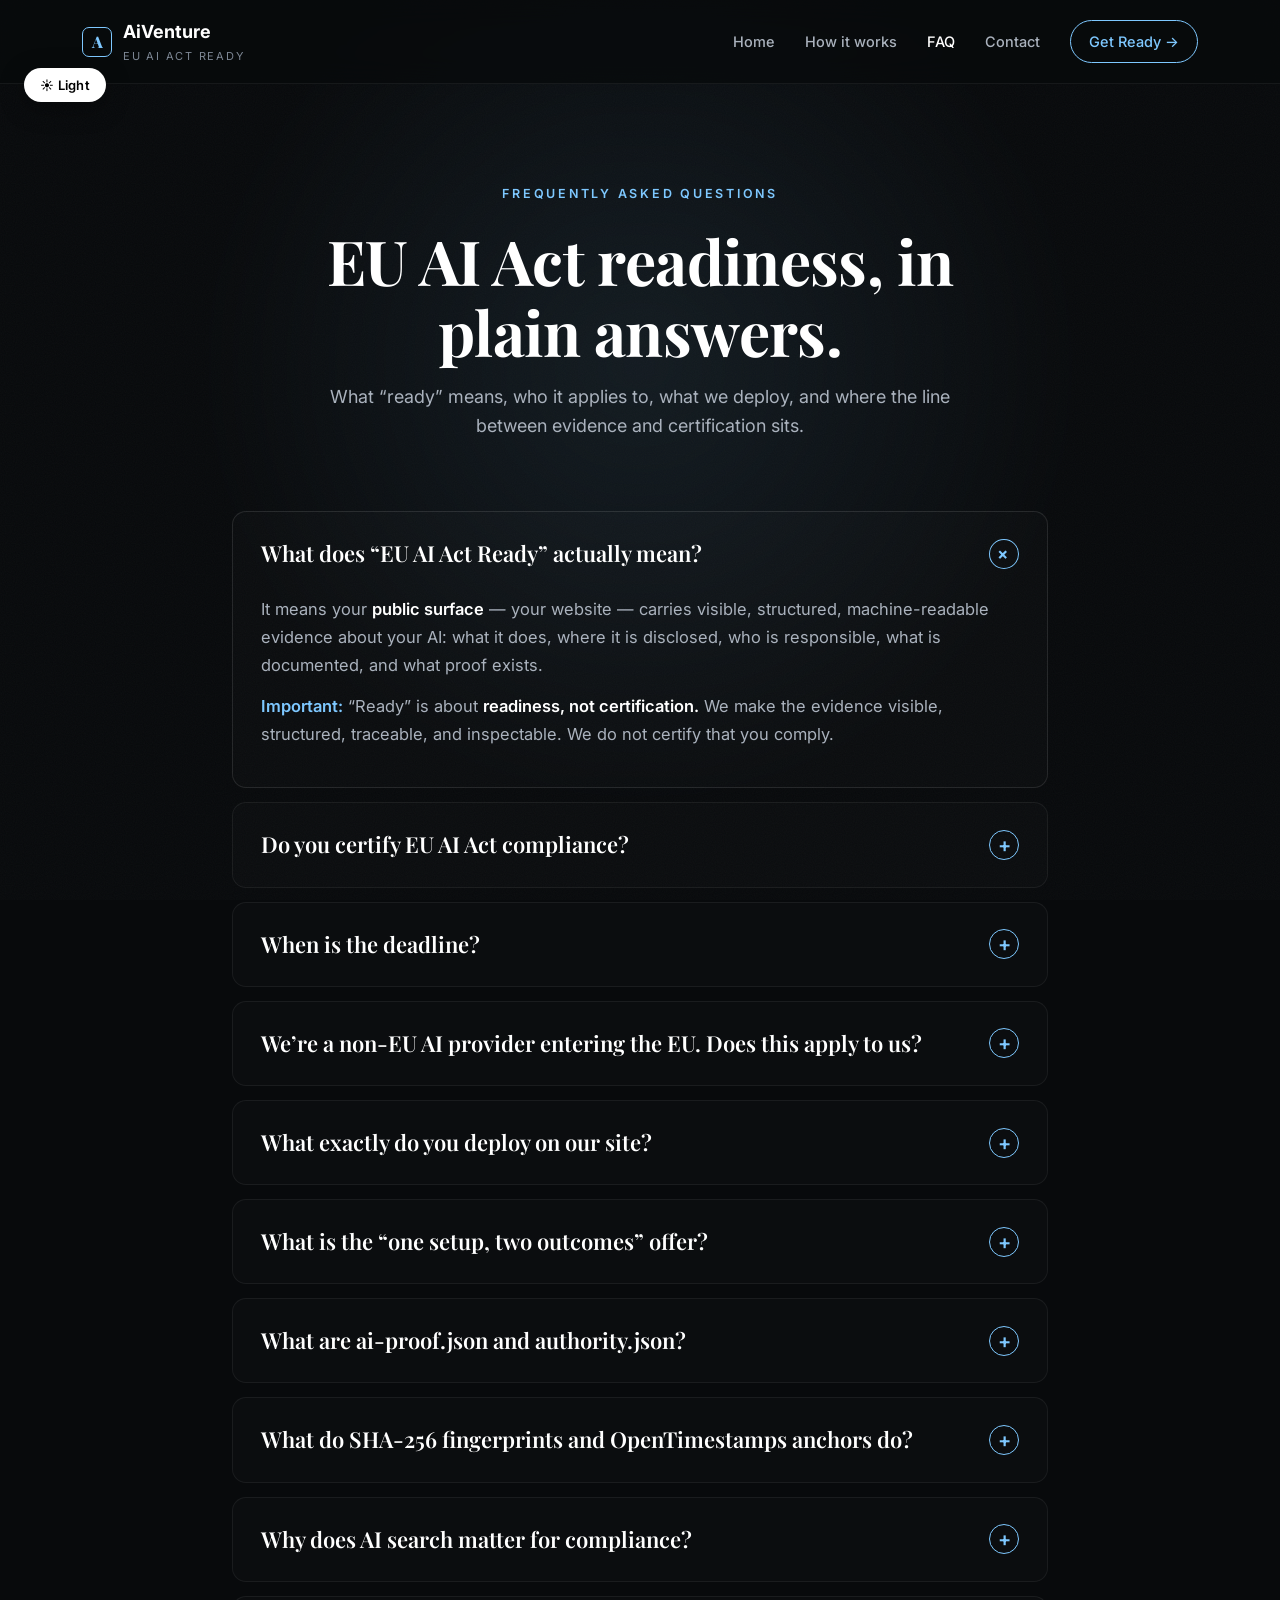
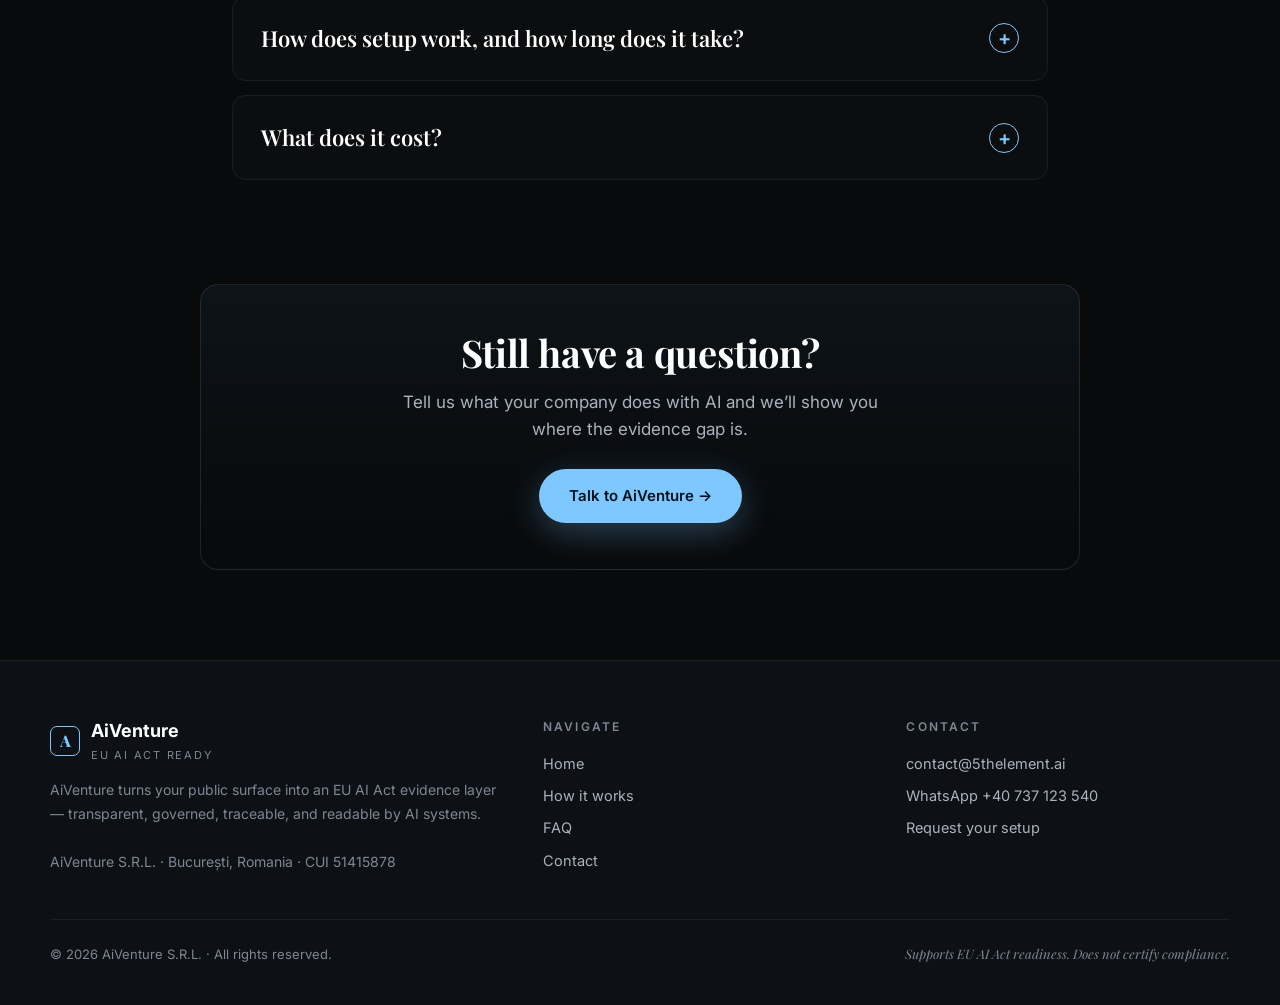
==== commit 86a315fe: "Add files via upload" ====
--- a/faq.html
+++ b/faq.html
@@ -1,9 +1,283 @@
-<!doctype html>
-<html><head><title>FAQ - EU AI Act Ready</title><link rel="stylesheet" href="css/style.css"></head>
-<body><header><a href="index.html">Home</a></header>
-<main><h1>FAQ</h1>
-<h2>EU AI Act Questions</h2>
-<p>Answers about AI inventory, governance, evidence and readiness.</p>
-<h3>Does every company need to understand AI usage?</h3><p>Organizations should assess where AI is used and what obligations apply.</p>
-<h3>What is the AiVenture Demo?</h3><p>A practical example of operational AI governance documentation.</p>
-</main></body></html>+<!DOCTYPE html>
+<html lang="en">
+<head>
+<meta charset="UTF-8">
+<meta name="viewport" content="width=device-width, initial-scale=1.0">
+<title>FAQ — EU AI Act Ready | AiVenture</title>
+<meta name="description" content="Answers on EU AI Act readiness, the 2 August 2026 deadline, the EU Authorized Representative route for non-EU AI providers, and the AI-readable evidence layer AiVenture deploys. We support readiness; we do not certify compliance.">
+<link rel="canonical" href="https://eu-ai-act-ready.eu/faq.html">
+<link rel="preconnect" href="https://fonts.googleapis.com">
+<link rel="preconnect" href="https://fonts.gstatic.com" crossorigin>
+<link href="https://fonts.googleapis.com/css2?family=Playfair+Display:ital,wght@0,400;0,500;0,600;0,700;0,800;0,900;1,400;1,500&family=Inter:wght@300;400;500;600;700&display=swap" rel="stylesheet">
+<style>
+:root{
+  --bg:#080a0c;--bg2:#0d1014;--panel:#11151a;
+  --text:#ffffff;--mid:#aab2bd;--soft:#7d8794;
+  --accent:#7ec8ff;--accentdim:#3d6f96;
+  --line:rgba(255,255,255,.10);--line2:rgba(255,255,255,.06);--red:#ff6a4d;--maxw:1180px;
+}
+*{margin:0;padding:0;box-sizing:border-box}
+html{scroll-behavior:smooth}
+body{font-family:'Inter',sans-serif;background:var(--bg);color:var(--text);line-height:1.6;-webkit-font-smoothing:antialiased;overflow-x:hidden}
+.atmo{position:fixed;inset:0;z-index:0;pointer-events:none}
+.atmo::before{content:"";position:absolute;top:-15%;left:50%;transform:translateX(-50%);width:1000px;height:1000px;border-radius:50%;background:radial-gradient(circle,rgba(126,200,255,.09),transparent 62%);filter:blur(20px)}
+.atmo::after{content:"";position:absolute;inset:0;opacity:.035;background-image:url("data:image/svg+xml,%3Csvg xmlns='http://www.w3.org/2000/svg' width='120' height='120'%3E%3Cfilter id='n'%3E%3CfeTurbulence type='fractalNoise' baseFrequency='.9' numOctaves='2'/%3E%3C/filter%3E%3Crect width='100%25' height='100%25' filter='url(%23n)'/%3E%3C/svg%3E")}
+main,header,footer{position:relative;z-index:1}
+h1,h2,h3,.serif{font-family:'Playfair Display',serif;font-weight:700;line-height:1.14;letter-spacing:-.01em}
+
+#toggle{position:fixed;top:68px;left:24px;z-index:99;display:inline-flex;align-items:center;gap:7px;padding:8px 15px;border-radius:30px;cursor:pointer;font-family:'Inter',sans-serif;font-size:13px;font-weight:600;letter-spacing:.02em;border:1px solid var(--line);background:#fff;color:#000;transition:transform .2s ease;box-shadow:0 6px 24px rgba(0,0,0,.35)}
+#toggle:hover{transform:translateY(-2px)}
+body.light-mode #toggle{background:#000;color:#fff;border-color:rgba(0,0,0,.2)}
+
+header{position:sticky;top:0;z-index:50;backdrop-filter:blur(14px);background:rgba(8,10,12,.72);border-bottom:1px solid var(--line2)}
+nav{max-width:var(--maxw);margin:0 auto;padding:18px 32px;display:flex;align-items:center;justify-content:space-between}
+.brand{display:flex;align-items:center;gap:11px;text-decoration:none;color:var(--text);font-weight:700;font-size:18px}
+.brand .mark{width:30px;height:30px;border-radius:7px;border:1.5px solid var(--accent);display:flex;align-items:center;justify-content:center;font-family:'Playfair Display',serif;font-weight:800;color:var(--accent);font-size:16px}
+.brand small{display:block;font-family:'Inter',sans-serif;font-weight:400;font-size:11px;letter-spacing:.16em;color:var(--soft);text-transform:uppercase;margin-top:1px}
+.navlinks{display:flex;align-items:center;gap:30px}
+.navlinks a{color:var(--mid);text-decoration:none;font-size:14.5px;font-weight:500;transition:color .2s}
+.navlinks a:hover,.navlinks a.active{color:var(--text)}
+.navcta{padding:9px 18px;border:1px solid var(--accent);border-radius:30px;color:var(--accent)!important}
+.navcta:hover{background:var(--accent);color:#04121d!important}
+.menu-btn{display:none;background:none;border:none;color:var(--text);font-size:24px;cursor:pointer}
+
+.pagehead{max-width:var(--maxw);margin:0 auto;padding:96px 32px 40px;text-align:center}
+.eyebrow{font-family:'Inter',sans-serif;font-size:12.5px;font-weight:600;letter-spacing:.22em;text-transform:uppercase;color:var(--accent)}
+.pagehead h1{font-size:clamp(36px,5.5vw,62px);margin:20px auto 16px;max-width:16ch}
+.pagehead p{font-size:18px;color:var(--mid);max-width:60ch;margin:0 auto}
+
+.faqwrap{max-width:880px;margin:0 auto;padding:30px 32px 90px}
+.faq{border:1px solid var(--line2);border-radius:14px;margin-bottom:14px;background:rgba(255,255,255,.015);overflow:hidden;transition:border-color .25s}
+.faq[open]{border-color:var(--line)}
+.faq summary{list-style:none;cursor:pointer;padding:24px 28px;display:flex;align-items:center;justify-content:space-between;gap:20px;font-family:'Playfair Display',serif;font-size:clamp(18px,2.3vw,22px);font-weight:600}
+.faq summary::-webkit-details-marker{display:none}
+.faq summary .ic{flex:none;width:30px;height:30px;border:1px solid var(--accent);border-radius:50%;color:var(--accent);display:flex;align-items:center;justify-content:center;font-family:'Inter',sans-serif;font-size:20px;transition:transform .3s}
+.faq[open] summary .ic{transform:rotate(45deg)}
+.faq .ans{padding:0 28px 26px;color:var(--mid);font-size:16.5px;line-height:1.7}
+.faq .ans p{margin-bottom:13px}
+.faq .ans strong{color:var(--text);font-weight:600}
+.faq .ans .pin{color:var(--accent);font-weight:600}
+.faq .ans ul{margin:6px 0 13px 4px;list-style:none}
+.faq .ans li{display:flex;gap:10px;margin-bottom:8px}
+.faq .ans li::before{content:"—";color:var(--accentdim)}
+.faq .ans code{font-family:'Playfair Display',serif;font-style:italic;color:var(--text)}
+
+.cta-block{max-width:880px;margin:0 auto 90px;padding:46px 40px;border:1px solid var(--line);border-radius:18px;text-align:center;background:linear-gradient(180deg,rgba(126,200,255,.05),transparent)}
+.cta-block h2{font-size:clamp(26px,3.5vw,38px);margin-bottom:14px}
+.cta-block p{color:var(--mid);font-size:17px;max-width:48ch;margin:0 auto 26px}
+.btn{display:inline-flex;align-items:center;gap:9px;padding:15px 30px;border-radius:34px;font-size:15px;font-weight:600;text-decoration:none;transition:transform .2s ease,box-shadow .2s}
+.btn-primary{background:var(--accent);color:#04121d;box-shadow:0 10px 34px rgba(126,200,255,.28)}
+.btn-primary:hover{transform:translateY(-2px)}
+
+footer{border-top:1px solid var(--line2);padding:56px 32px 40px;background:var(--bg2)}
+.foot{max-width:var(--maxw);margin:0 auto;display:grid;grid-template-columns:1.4fr 1fr 1fr;gap:40px}
+.foot h4{font-size:12px;letter-spacing:.18em;text-transform:uppercase;color:var(--soft);font-weight:600;margin-bottom:16px}
+.foot a{display:block;color:var(--mid);text-decoration:none;font-size:14.5px;margin-bottom:9px;transition:color .2s}
+.foot a:hover{color:var(--accent)}
+.foot p{font-size:14px;color:var(--soft);line-height:1.7}
+.footbar{max-width:var(--maxw);margin:38px auto 0;padding-top:24px;border-top:1px solid var(--line2);display:flex;justify-content:space-between;flex-wrap:wrap;gap:12px;font-size:13px;color:var(--soft)}
+.footbar .epi{font-style:italic;font-family:'Playfair Display',serif}
+
+body.light-mode{--bg:#ffffff;--bg2:#f6f7f9;--panel:#f1f3f6;--mid:#333333;--soft:#5b6470;--line:rgba(0,0,0,.14);--line2:rgba(0,0,0,.08);--accent:#0051A8;--accentdim:#9fb8d6;--red:#c23814}
+body.light-mode *{color:#0a0a0a}
+body.light-mode .eyebrow,body.light-mode .navcta,body.light-mode .faq summary .ic,
+body.light-mode .faq .ans .pin,body.light-mode .footbar .epi span{color:var(--accent)!important}
+body.light-mode .pagehead p,body.light-mode .faq .ans,body.light-mode .navlinks a,
+body.light-mode .foot a,body.light-mode .cta-block p{color:#333333}
+body.light-mode .soft,body.light-mode .foot p,body.light-mode .footbar,body.light-mode .brand small{color:#5b6470}
+body.light-mode .btn-primary{color:#fff!important}
+body.light-mode .atmo::after{opacity:.02}
+
+@media(max-width:780px){
+  nav{padding:16px 20px}.navlinks{display:none}.menu-btn{display:block}
+  .pagehead{padding:84px 20px 30px}.faqwrap{padding:24px 18px 70px}
+  .faq summary{padding:20px}.faq .ans{padding:0 20px 22px}
+  .foot{grid-template-columns:1fr;gap:30px}
+  #toggle{top:auto;bottom:20px;left:20px}
+}
+</style>
+</head>
+<body>
+<div class="atmo"></div>
+<button id="toggle" aria-label="Toggle theme">☀ Light</button>
+
+<header>
+<nav>
+  <a href="index.html" class="brand"><span class="mark">A</span><span>AiVenture<small>EU AI Act Ready</small></span></a>
+  <div class="navlinks">
+    <a href="index.html">Home</a>
+    <a href="guide.html">How it works</a>
+    <a href="faq.html" class="active">FAQ</a>
+    <a href="contact.html">Contact</a>
+    <a href="contact.html" class="navcta">Get Ready →</a>
+  </div>
+  <button class="menu-btn" onclick="document.querySelector('.navlinks').style.display='flex';this.style.display='none'">☰</button>
+</nav>
+</header>
+
+<main>
+<div class="pagehead">
+  <span class="eyebrow">Frequently Asked Questions</span>
+  <h1>EU AI Act readiness, in plain answers.</h1>
+  <p>What “ready” means, who it applies to, what we deploy, and where the line between evidence and certification sits.</p>
+</div>
+
+<div class="faqwrap">
+
+  <details class="faq" open>
+    <summary>What does “EU AI Act Ready” actually mean?<span class="ic">+</span></summary>
+    <div class="ans">
+      <p>It means your <strong>public surface</strong> — your website — carries visible, structured, machine-readable evidence about your AI: what it does, where it is disclosed, who is responsible, what is documented, and what proof exists.</p>
+      <p><span class="pin">Important:</span> “Ready” is about <strong>readiness, not certification.</strong> We make the evidence visible, structured, traceable, and inspectable. We do not certify that you comply.</p>
+    </div>
+  </details>
+
+  <details class="faq">
+    <summary>Do you certify EU AI Act compliance?<span class="ic">+</span></summary>
+    <div class="ans">
+      <p><strong>No.</strong> We do not certify compliance, and we never claim that a setup satisfies the EU AI Act.</p>
+      <p>What we do is narrower and verifiable: we deploy the public evidence layer that compliance, procurement, and AI systems look for — disclosure, governance routing, provenance, and machine-readable proof. <span class="pin">We support readiness. The legal determination of compliance remains with you and your advisors.</span></p>
+    </div>
+  </details>
+
+  <details class="faq">
+    <summary>When is the deadline?<span class="ic">+</span></summary>
+    <div class="ans">
+      <p><strong>2 August 2026</strong> is the date our work is built around for AI transparency obligations.</p>
+      <p>The EU AI Act phases in over time, but the transparency expectations that show up on a public surface are the ones buyers, auditors, and procurement teams will start checking first — which is exactly where an evidence gap becomes visible.</p>
+    </div>
+  </details>
+
+  <details class="faq">
+    <summary>We’re a non-EU AI provider entering the EU. Does this apply to us?<span class="ic">+</span></summary>
+    <div class="ans">
+      <p>Yes — and this is our core focus. If you place an AI system on the EU market or your AI output reaches EU users, you are inside scope even without an EU office.</p>
+      <p>AiVenture acts as your <strong>EU-side point of presence for readiness</strong>: we stand up the public evidence layer on your behalf so that EU buyers, procurement, and AI systems can find, read, and verify it — clearing the most common reason non-EU providers get filtered out before a contract even starts.</p>
+    </div>
+  </details>
+
+  <details class="faq">
+    <summary>What exactly do you deploy on our site?<span class="ic">+</span></summary>
+    <div class="ans">
+      <p>The missing public layer:</p>
+      <ul>
+        <li>AI disclosure and a public AI policy route</li>
+        <li>Governance routing and human-oversight signals</li>
+        <li>Provenance records and an authority file (<code>authority.json</code>)</li>
+        <li>Machine-readable proof (<code>ai-proof.json</code>)</li>
+        <li>SHA-256 fingerprints and OpenTimestamps anchors</li>
+        <li>AI-readable evidence files structured for machines and humans</li>
+      </ul>
+      <p>It runs at the edge, so it adds the layer <strong>without rebuilding your existing website.</strong></p>
+    </div>
+  </details>
+
+  <details class="faq">
+    <summary>What is the “one setup, two outcomes” offer?<span class="ic">+</span></summary>
+    <div class="ans">
+      <p>A single setup makes your public surface EU AI Act Ready — and the <strong>AI-readable trust layer is included free</strong> with it.</p>
+      <p><span class="pin">Compliance leads; the trust layer comes with it.</span> You are buying readiness for the regulation. The fact that the same evidence makes your site easier for AI systems to read is a bonus you don’t pay extra for.</p>
+    </div>
+  </details>
+
+  <details class="faq">
+    <summary>What are ai-proof.json and authority.json?<span class="ic">+</span></summary>
+    <div class="ans">
+      <p>They are <strong>machine-readable evidence files</strong> placed on your public surface.</p>
+      <p><code>ai-proof.json</code> carries verifiable proof signals — fingerprints and timestamp anchors — that let an inspecting system confirm what was published and when. <code>authority.json</code> declares who is responsible and where governance lives. Together they let an AI system or a human auditor read your readiness without guessing.</p>
+    </div>
+  </details>
+
+  <details class="faq">
+    <summary>What do SHA-256 fingerprints and OpenTimestamps anchors do?<span class="ic">+</span></summary>
+    <div class="ans">
+      <p>A <strong>SHA-256 fingerprint</strong> is a unique signature of a document — change one character and the signature changes, so anyone can confirm the file is exactly what you published.</p>
+      <p>An <strong>OpenTimestamps anchor</strong> records that the fingerprint existed at a specific point in time, anchored independently. Together they turn “trust us” into “verify it yourself” — the difference between a slogan and evidence.</p>
+    </div>
+  </details>
+
+  <details class="faq">
+    <summary>Why does AI search matter for compliance?<span class="ic">+</span></summary>
+    <div class="ans">
+      <p>Because AI systems are now part of the trust chain. Buyers, auditors, journalists, and procurement teams increasingly ask an AI assistant about your company before they ask you.</p>
+      <p>If those systems cannot find your governance evidence, they cannot explain or cite your readiness correctly. <span class="pin">AI search readiness is the by-product</span> of the evidence layer — not the product. When the surface is transparent and machine-readable, AI systems can find, understand, cite, and verify it.</p>
+    </div>
+  </details>
+
+  <details class="faq">
+    <summary>How does setup work, and how long does it take?<span class="ic">+</span></summary>
+    <div class="ans">
+      <p>We scope your public surface, identify the evidence gap, and deploy the layer at the edge. Because it does not require rebuilding your site, a standard setup is fast and runs <strong>automatically and non-stop</strong> once live.</p>
+      <p>Exact timeline depends on scope — get in touch and we’ll map it to your case.</p>
+    </div>
+  </details>
+
+  <details class="faq">
+    <summary>What does it cost?<span class="ic">+</span></summary>
+    <div class="ans">
+      <p>Pricing is scoped to your setup and the number of public surfaces involved. The AI-readable trust layer is <strong>included free</strong> with the EU AI Act readiness setup.</p>
+      <p>Tell us about your company on the contact page and we’ll return a scoped quote — no obligation.</p>
+    </div>
+  </details>
+
+</div>
+
+<div class="cta-block">
+  <h2>Still have a question?</h2>
+  <p>Tell us what your company does with AI and we’ll show you where the evidence gap is.</p>
+  <a href="contact.html" class="btn btn-primary">Talk to AiVenture →</a>
+</div>
+</main>
+
+<footer>
+  <div class="foot">
+    <div>
+      <div class="brand" style="margin-bottom:14px"><span class="mark">A</span><span>AiVenture<small>EU AI Act Ready</small></span></div>
+      <p>AiVenture turns your public surface into an EU AI Act evidence layer — transparent, governed, traceable, and readable by AI systems.<br><br>AiVenture S.R.L. · București, Romania · CUI 51415878</p>
+    </div>
+    <div>
+      <h4>Navigate</h4>
+      <a href="index.html">Home</a>
+      <a href="guide.html">How it works</a>
+      <a href="faq.html">FAQ</a>
+      <a href="contact.html">Contact</a>
+    </div>
+    <div>
+      <h4>Contact</h4>
+      <a href="mailto:contact@5thelement.ai">contact@5thelement.ai</a>
+      <a href="https://wa.me/40737123540">WhatsApp +40 737 123 540</a>
+      <a href="contact.html">Request your setup</a>
+    </div>
+  </div>
+  <div class="footbar">
+    <span>© 2026 AiVenture S.R.L. · All rights reserved.</span>
+    <span class="epi">Supports EU AI Act readiness. <span>Does not certify compliance.</span></span>
+  </div>
+</footer>
+
+<script type="application/ld+json">
+{
+  "@context":"https://schema.org",
+  "@type":"FAQPage",
+  "mainEntity":[
+    {"@type":"Question","name":"What does EU AI Act Ready actually mean?","acceptedAnswer":{"@type":"Answer","text":"It means your public website carries visible, structured, machine-readable evidence about your AI: what it does, where it is disclosed, who is responsible, what is documented, and what proof exists. Ready is about readiness, not certification. AiVenture makes the evidence visible, structured, traceable, and inspectable, and does not certify compliance."}},
+    {"@type":"Question","name":"Do you certify EU AI Act compliance?","acceptedAnswer":{"@type":"Answer","text":"No. AiVenture does not certify compliance and never claims a setup satisfies the EU AI Act. It deploys the public evidence layer that compliance, procurement, and AI systems look for. AiVenture supports readiness; the legal determination of compliance remains with the customer and their advisors."}},
+    {"@type":"Question","name":"When is the deadline?","acceptedAnswer":{"@type":"Answer","text":"2 August 2026 is the date the work is built around for AI transparency obligations. The transparency expectations that appear on a public surface are the ones buyers, auditors, and procurement teams check first."}},
+    {"@type":"Question","name":"We are a non-EU AI provider entering the EU. Does this apply to us?","acceptedAnswer":{"@type":"Answer","text":"Yes. If you place an AI system on the EU market or your AI output reaches EU users, you are in scope even without an EU office. AiVenture stands up the public evidence layer on your behalf so EU buyers, procurement, and AI systems can find, read, and verify it."}},
+    {"@type":"Question","name":"What exactly do you deploy on our site?","acceptedAnswer":{"@type":"Answer","text":"The missing public layer: AI disclosure and a public AI policy route, governance routing and human-oversight signals, provenance records and an authority file, machine-readable proof (ai-proof.json), SHA-256 fingerprints and OpenTimestamps anchors, and AI-readable evidence files. It runs at the edge without rebuilding your existing website."}},
+    {"@type":"Question","name":"What is the one setup two outcomes offer?","acceptedAnswer":{"@type":"Answer","text":"A single setup makes your public surface EU AI Act Ready, and the AI-readable trust layer is included free. Compliance leads; the trust layer comes with it."}},
+    {"@type":"Question","name":"What are ai-proof.json and authority.json?","acceptedAnswer":{"@type":"Answer","text":"They are machine-readable evidence files on your public surface. ai-proof.json carries verifiable proof signals such as fingerprints and timestamp anchors. authority.json declares who is responsible and where governance lives. Together they let an AI system or human auditor read your readiness."}},
+    {"@type":"Question","name":"What do SHA-256 fingerprints and OpenTimestamps anchors do?","acceptedAnswer":{"@type":"Answer","text":"A SHA-256 fingerprint is a unique signature of a document; change one character and the signature changes. An OpenTimestamps anchor records that the fingerprint existed at a specific point in time, anchored independently. Together they let anyone verify what was published and when."}},
+    {"@type":"Question","name":"Why does AI search matter for compliance?","acceptedAnswer":{"@type":"Answer","text":"AI systems are now part of the trust chain. If they cannot find your governance evidence, they cannot explain or cite your readiness correctly. AI search readiness is a by-product of the evidence layer, not the product."}},
+    {"@type":"Question","name":"How does setup work and how long does it take?","acceptedAnswer":{"@type":"Answer","text":"AiVenture scopes your public surface, identifies the evidence gap, and deploys the layer at the edge without rebuilding your site. A standard setup is fast and runs automatically and non-stop once live. Exact timeline depends on scope."}},
+    {"@type":"Question","name":"What does it cost?","acceptedAnswer":{"@type":"Answer","text":"Pricing is scoped to your setup and the number of public surfaces involved. The AI-readable trust layer is included free with the EU AI Act readiness setup. Contact AiVenture for a scoped quote."}}
+  ]
+}
+</script>
+
+<script>
+const t=document.getElementById('toggle');
+t.addEventListener('click',()=>{const l=document.body.classList.toggle('light-mode');t.textContent=l?'☾ Dark':'☀ Light';});
+</script>
+</body>
+</html>
